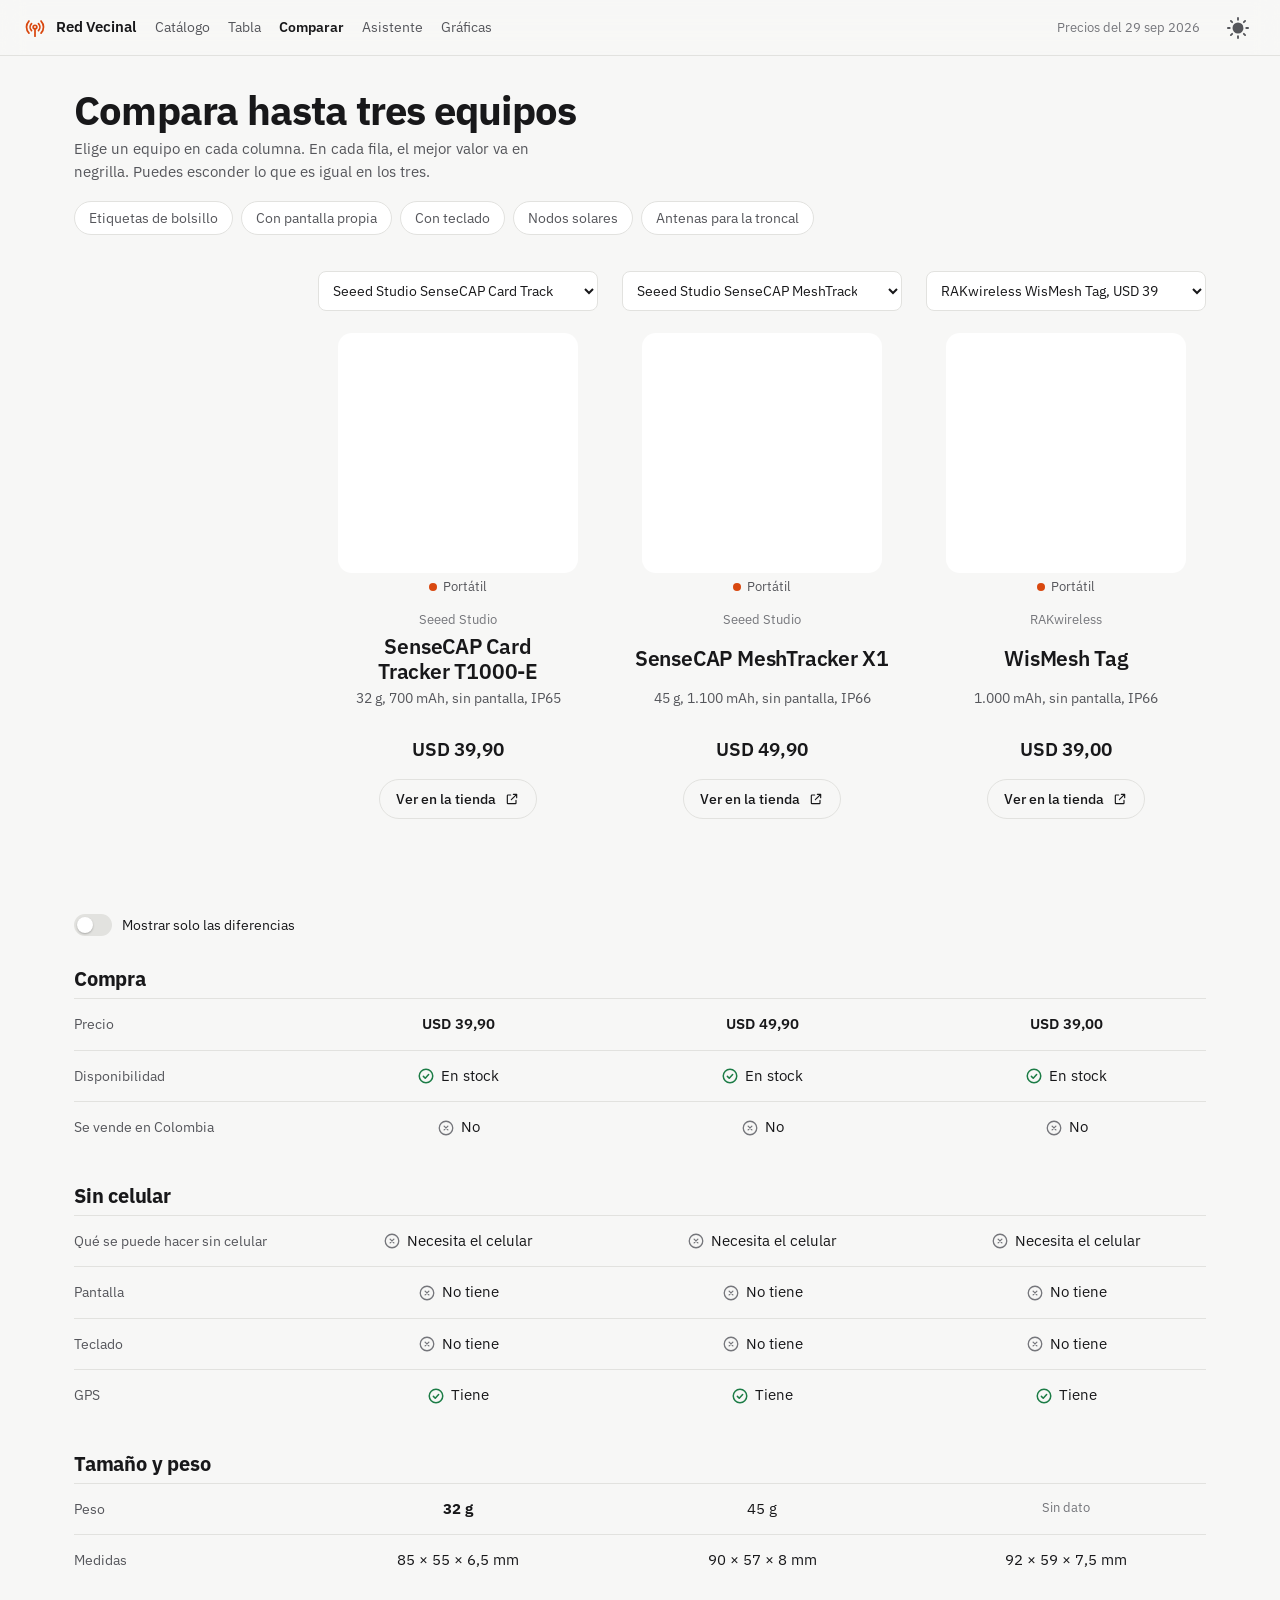
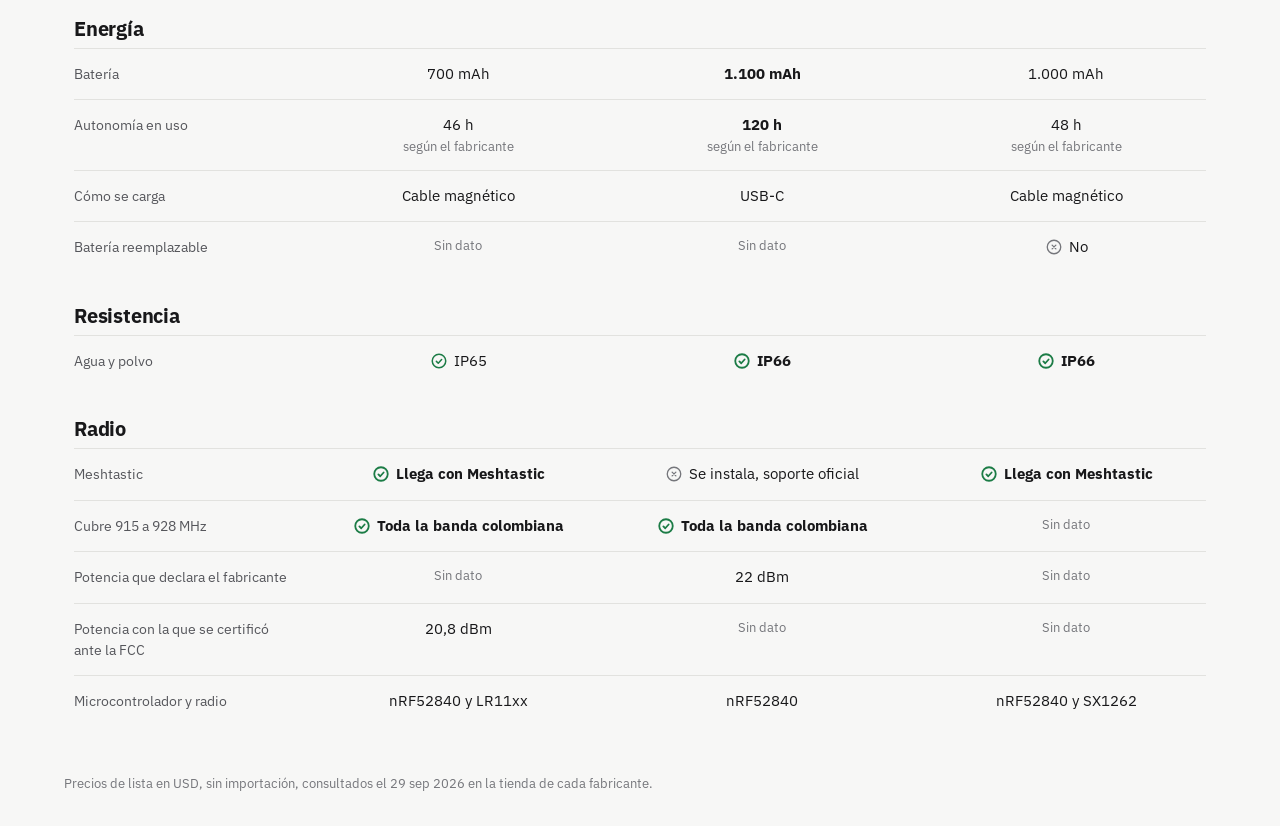
==== comparar.html @ 319a17aa "Rehacer el sitio en cinco páginas, con fotos propias y potencia FCC - Catálogo como página principal" ====
<!doctype html>
<html lang="es">
<head>
<meta charset="utf-8">
<meta name="viewport" content="width=device-width, initial-scale=1, viewport-fit=cover">
<meta name="color-scheme" content="light dark">
<title>Comparar equipos</title>
<script>try{var t=localStorage.getItem("rv-tema");if(t)document.documentElement.dataset.theme=t}catch(e){}</script>
<link rel="preconnect" href="https://fonts.googleapis.com">
<link rel="preconnect" href="https://fonts.gstatic.com" crossorigin>
<link rel="stylesheet" href="https://fonts.googleapis.com/css2?family=IBM+Plex+Sans:wght@400;500;600;700&display=swap">
<link rel="stylesheet" href="assets/comun.css">
<style>
  /* Tabla de comparación de producto (NN/g, Baymard): productos en columnas, atributos en filas
     agrupadas, encabezado fijo, interruptor de solo diferencias y el mejor valor de cada fila en negrilla. */
  main { max-width: 1180px; margin: 0 auto; padding: 32px 24px 0; }
  .intro { display: flex; flex-wrap: wrap; align-items: end; justify-content: space-between; gap: 16px 32px; }
  h1 { font-size: clamp(28px, 4vw, 40px); line-height: 1.1; letter-spacing: -0.02em; margin: 0 0 6px; text-wrap: balance; }
  .intro p { margin: 0; color: var(--ink-2); max-width: 56ch; }
  .atajos { display: flex; flex-wrap: wrap; gap: 8px; margin-top: 18px; }
  .atajos button { border: 1px solid var(--line); background: var(--surface); border-radius: 999px; padding: 6px 14px; font-size: 13.5px; cursor: pointer; color: var(--ink-2); }
  .atajos button:hover { border-color: var(--ink-3); color: var(--ink); }

  .rejilla { display: grid; grid-template-columns: 220px repeat(3, minmax(0, 1fr)); column-gap: 24px; }
  .cabeza { margin-top: 36px; align-items: start; }
  .cabeza .vacio { grid-column: 1; }
  .prod { display: flex; flex-direction: column; align-items: center; text-align: center; gap: 4px; min-width: 0; }
  .prod select { width: 100%; max-width: 280px; margin-bottom: 18px; }
  .prod .foto { width: 100%; max-width: 240px; aspect-ratio: 1; padding: 14px; }
  .prod .fab { font-size: 13px; color: var(--ink-3); margin-top: 10px; }
  .prod .modelo { font-size: 21px; font-weight: 600; letter-spacing: -0.01em; line-height: 1.2; text-wrap: balance; min-height: 2.4em; display: flex; align-items: center; }
  .prod .res { font-size: 13.5px; color: var(--ink-2); min-height: 2.6em; }
  .prod .precio-grande { font-size: 19px; margin: 8px 0 12px; }
  .prod .precio-grande .precio { font-weight: 600; }

  .fijo { position: sticky; top: calc(56px + env(safe-area-inset-top, 0px)); z-index: 20; background: var(--bg); border-bottom: 1px solid var(--line); margin: 0 -24px; padding: 10px 24px; transform: translateY(-8px); opacity: 0; pointer-events: none; transition: opacity .2s, transform .2s; }
  .fijo.visible { opacity: 1; transform: none; pointer-events: auto; }
  .fijo .rejilla { align-items: center; }
  .mini { display: flex; align-items: center; gap: 10px; min-width: 0; }
  .mini .foto { width: 46px; height: 46px; flex: none; padding: 3px; border-radius: 8px; }
  .mini b { display: block; font-size: 14px; white-space: nowrap; overflow: hidden; text-overflow: ellipsis; }
  .mini span { font-size: 13px; color: var(--ink-2); }

  .controles { display: flex; justify-content: space-between; align-items: center; gap: 16px; margin: 28px 0 8px; flex-wrap: wrap; }
  .controles .nota { font-size: 13px; color: var(--ink-3); }
  section.grupo { margin-top: 28px; }
  section.grupo h2 { font-size: 20px; letter-spacing: -0.01em; margin: 0 0 4px; }
  .fila { padding: 14px 0; border-top: 1px solid var(--line); align-items: start; }
  .fila .t { font-size: 14px; color: var(--ink-2); padding-top: 1px; }
  .fila .c { font-size: 15px; min-width: 0; text-align: center; display: flex; flex-direction: column; align-items: center; }
  .fila.igual { display: none; }
  .solo-dif .fila.igual { display: none; }
  body:not(.solo-dif) .fila.igual { display: grid; }
  .sin-grupo { display: none; }

  @media (max-width: 760px) {
    main { padding: 24px 16px 0; }
    .rejilla { grid-template-columns: repeat(2, minmax(0, 1fr)); column-gap: 16px; }
    .cabeza .vacio, .fijo .vacio { display: none; }
    .col3 { display: none !important; }
    .fila .t { grid-column: 1 / -1; text-align: center; margin-bottom: 6px; }
    .fijo { margin: 0 -16px; padding: 8px 16px; }
    .prod .modelo { font-size: 18px; }
  }
</style>
</head>
<body>
<header id="barra"></header>
<main>
  <div class="intro">
    <div>
      <h1>Compara hasta tres equipos</h1>
      <p>Elige un equipo en cada columna. En cada fila, el mejor valor va en negrilla. Puedes esconder lo que es igual en los tres.</p>
    </div>
  </div>
  <div class="atajos" id="atajos" aria-label="Comparaciones sugeridas"></div>

  <div class="rejilla cabeza" id="cabeza"><div class="vacio"></div></div>

  <div class="fijo" id="fijo" aria-hidden="true"><div class="rejilla" id="fijo-rejilla"><div class="vacio"></div></div></div>

  <div class="controles">
    <label class="interruptor"><input type="checkbox" role="switch" id="dif"> Mostrar solo las diferencias</label>
    <span class="nota" id="nota-movil"></span>
  </div>
  <div id="tabla"></div>
</main>
<p class="pie-proto" id="pie"></p>

<script src="assets/comun.js"></script>
<script>
(async function () {
  const { esc, usd, foto, filasPara, resumen, nombre, CAPAS, barra, cargar, leerSeleccion } = RV;
  let d;
  try { d = await cargar(); } catch (err) { document.getElementById("tabla").textContent = "No se pudieron cargar los datos: " + err.message; return; }
  barra("comparar.html", d.meta.fecha_datos);
  const eq = d.equipos;
  const porId = new Map(eq.map((e) => [e.id, e]));
  const buscar = (patron) => eq.find((e) => patron.test(e.fabricante + " " + e.modelo))?.id;

  const ATAJOS = [
    ["Etiquetas de bolsillo", [/T1000-E/, /MeshTracker X1/, /WisMesh Tag/]],
    ["Con pantalla propia", [/ThinkNode M1/, /T-Echo \(/, /MeshPocket/]],
    ["Con teclado", [/ThinkNode M9/, /Cardputer/, /T-Deck Plus/]],
    ["Nodos solares", [/Solar Node P1-Pro$/, /ThinkNode M6/, /Repeater Mini V2/]],
    ["Antenas para la troncal", [/AYA-9012/, /FG9026/, /Fiberglass/]],
  ].map(([t, ps]) => [t, ps.map(buscar).filter(Boolean)]);

  let sel = leerSeleccion().filter((id) => porId.has(id)).slice(0, 3);
  if (sel.length < 2) sel = ATAJOS[0][1].slice();
  while (sel.length < 3) sel.push(eq.find((e) => !sel.includes(e.id) && e.capa === porId.get(sel[0]).capa).id);

  document.getElementById("atajos").innerHTML = ATAJOS.map(([t], i) => `<button type="button" data-i="${i}">${t}</button>`).join("");
  document.getElementById("atajos").addEventListener("click", (ev) => {
    const b = ev.target.closest("button"); if (!b) return;
    sel = ATAJOS[+b.dataset.i][1].slice(0, 3); pintar();
  });

  const orden = Object.keys(CAPAS);
  const opciones = orden.map((c) => `<optgroup label="${CAPAS[c].plural}">` +
    eq.filter((e) => e.capa === c).sort((a, b) => (a.r.precio ?? 1e9) - (b.r.precio ?? 1e9))
      .map((e) => `<option value="${esc(e.id)}">${esc(e.fabricante)} ${esc(nombre(e))}${e.r.precio !== null ? ", " + usd(e.r.precio, 0) : ""}</option>`).join("") + `</optgroup>`).join("");

  function columna(e, i) {
    return `<div class="prod ${i === 2 ? "col3" : ""}">
      <label class="visually-hidden" for="s${i}">Equipo ${i + 1}</label>
      <select id="s${i}" data-i="${i}">${opciones}</select>
      <div class="foto marco-foto">${foto(e)}</div>
      <span class="etiqueta-capa" style="--c:${CAPAS[e.capa].color}"><i></i>${CAPAS[e.capa].nombre}</span>
      <span class="fab">${esc(e.fabricante)}</span>
      <span class="modelo">${esc(nombre(e))}</span>
      <span class="res">${esc(resumen(e))}</span>
      <span class="precio-grande">${e.r.precio !== null ? `<span class="precio">${usd(e.r.precio)}</span>` : `<span class="sin-dato">Sin dato</span>`}</span>
      ${e.url ? `<a class="btn btn-secundario" href="${esc(e.url)}" target="_blank" rel="noopener">Ver en la tienda ${RV.ICONOS.externo}</a>` : ""}
    </div>`;
  }

  function pintar() {
    const lista = sel.map((id) => porId.get(id));
    const cab = document.getElementById("cabeza");
    cab.innerHTML = `<div class="vacio"></div>` + lista.map(columna).join("");
    lista.forEach((e, i) => { const s = document.getElementById("s" + i); s.value = e.id; });
    document.getElementById("fijo-rejilla").innerHTML = `<div class="vacio"></div>` + lista.map((e, i) =>
      `<div class="mini ${i === 2 ? "col3" : ""}"><div class="foto marco-foto">${foto(e, "")}</div><div style="min-width:0"><b>${esc(nombre(e))}</b><span>${e.r.precio !== null ? usd(e.r.precio) : "Sin precio"}</span></div></div>`).join("");

    const grupos = filasPara(lista);
    const movil = matchMedia("(max-width: 760px)").matches;
    document.getElementById("tabla").innerHTML = grupos.map((g) => {
      const filas = g.filas.map((f) => {
        const comparables = movil ? f.celdas.slice(0, 2) : f.celdas;
        const igual = comparables.every((c) => c === comparables[0]);
        return `<div class="rejilla fila ${igual ? "igual" : ""}"><div class="t">${esc(f.t)}</div>${f.celdas.map((c, i) => `<div class="c ${i === 2 ? "col3" : ""} ${f.mejores.includes(i) ? "celda-mejor" : ""}">${c}</div>`).join("")}</div>`;
      });
      const todasIguales = g.filas.every((f, k) => filas[k].includes('fila igual'));
      return `<section class="grupo ${todasIguales ? "todo-igual" : ""}"><h2>${esc(g.titulo)}</h2>${filas.join("")}</section>`;
    }).join("");
    aplicarDif();
    document.getElementById("nota-movil").textContent = movil ? "En pantallas angostas se comparan los dos primeros." : "";
  }

  function aplicarDif() {
    const on = document.getElementById("dif").checked;
    document.body.classList.toggle("solo-dif", on);
    document.querySelectorAll("section.grupo").forEach((s) => { s.hidden = on && s.classList.contains("todo-igual"); });
  }

  document.getElementById("cabeza").addEventListener("change", (ev) => {
    const s = ev.target.closest("select"); if (!s) return;
    sel[+s.dataset.i] = s.value; pintar();
  });
  document.getElementById("dif").addEventListener("change", aplicarDif);
  matchMedia("(max-width: 760px)").addEventListener("change", pintar);

  // Encabezado fijo compacto cuando la cabecera grande sale de la vista (Baymard: persistir encabezados).
  const fijo = document.getElementById("fijo");
  new IntersectionObserver(([en]) => { const v = !en.isIntersecting && en.boundingClientRect.top < 0; fijo.classList.toggle("visible", v); fijo.setAttribute("aria-hidden", String(!v)); }, { threshold: 0 })
    .observe(document.getElementById("cabeza"));

  document.getElementById("pie").textContent = `Precios de lista en USD, sin importación, consultados el ${RV.fecha(d.meta.fecha_datos)} en la tienda de cada fabricante.`;
  pintar();
})();
</script>
</body>
</html>
---- assets/comun.css ----
/* Base común de los cinco prototipos.
   Neutros puros (sin crema), un solo acento naranja de señalización,
   IBM Plex Sans: tipografía de ingeniería, abierta, con cifras tabulares. */

:root {
  color-scheme: light dark;
  --bg: #f7f7f6;
  --surface: #ffffff;
  --surface-2: #efefed;
  --line: #e2e2df;
  --ink: #18181a;
  --ink-2: #55565b;
  --ink-3: #75767b;
  --accent: #d9480f;         /* naranja de señalización, no terracota */
  --accent-ink: #b33a0b;
  --accent-soft: #fdeee6;
  --ok: #1c7c46;
  --no: #b42318;
  --screen: #cfd8d3;          /* pantalla e-paper de las siluetas */
  --screen-lit: #9fc3ff;
  --fija: #2563a8;
  --portatil: #d9480f;
  --modulo: #1c7c46;
  --antena: #6d4bb0;
  --accesorio: #8a6a24;
  --radius: 10px;
  --f: "IBM Plex Sans", system-ui, sans-serif;
}
@media (prefers-color-scheme: dark) {
  :root:not([data-theme="light"]) {
    --bg: #111113; --surface: #19191c; --surface-2: #232327; --line: #2e2e33;
    --ink: #f2f2f0; --ink-2: #b6b7bb; --ink-3: #8e8f94;
    --accent: #ff7a3d; --accent-ink: #ff9a66; --accent-soft: #3a2014;
    --ok: #4ec07e; --no: #ff7b6e; --screen: #4a5650; --screen-lit: #4f7dc9;
    --fija: #5b95dd; --portatil: #ff7a3d; --modulo: #4ec07e; --antena: #a58ae6; --accesorio: #c9a35a;
  }
}
:root[data-theme="dark"] {
  --bg: #111113; --surface: #19191c; --surface-2: #232327; --line: #2e2e33;
  --ink: #f2f2f0; --ink-2: #b6b7bb; --ink-3: #8e8f94;
  --accent: #ff7a3d; --accent-ink: #ff9a66; --accent-soft: #3a2014;
  --ok: #4ec07e; --no: #ff7b6e; --screen: #4a5650; --screen-lit: #4f7dc9;
  --fija: #5b95dd; --portatil: #ff7a3d; --modulo: #4ec07e; --antena: #a58ae6; --accesorio: #c9a35a;
}

* { box-sizing: border-box; }
html { -webkit-text-size-adjust: 100%; }
body { margin: 0; background: var(--bg); color: var(--ink); font: 15px/1.5 var(--f); font-feature-settings: "tnum" 0; }
a { color: inherit; }
button { font: inherit; color: inherit; }
:focus-visible { outline: 2px solid var(--accent); outline-offset: 2px; border-radius: 4px; }
.num { font-variant-numeric: tabular-nums; }
.visually-hidden { position: absolute !important; width: 1px; height: 1px; overflow: hidden; clip: rect(0 0 0 0); white-space: nowrap; }
@media (prefers-reduced-motion: reduce) { * { transition: none !important; animation: none !important; scroll-behavior: auto !important; } }

/* ---------- Barra superior común ---------- */
.barra {
  position: sticky; top: env(safe-area-inset-top, 0px); z-index: 30;
  display: flex; align-items: center; gap: 20px;
  height: 56px; padding: 0 24px;
  background: color-mix(in srgb, var(--bg) 88%, transparent);
  backdrop-filter: saturate(180%) blur(12px);
  border-bottom: 1px solid var(--line);
}
.marca { display: flex; align-items: center; gap: 10px; text-decoration: none; font-weight: 600; letter-spacing: -0.01em; white-space: nowrap; }
.marca svg { width: 22px; height: 22px; color: var(--accent); }
.barra nav { display: flex; gap: 18px; font-size: 14px; color: var(--ink-2); overflow-x: auto; }
.barra nav a { text-decoration: none; white-space: nowrap; padding: 6px 0; }
.barra nav a[aria-current="page"] { color: var(--ink); font-weight: 600; }
.barra .espacio { flex: 1; }
.barra .fecha { font-size: 13px; color: var(--ink-3); white-space: nowrap; }

/* Conmutador de tema: sol y luna (patrón web.dev «Building a theme switch component»). */
.tema { --size: 36px; inline-size: var(--size); block-size: var(--size); border: 0; background: none; padding: 7px; border-radius: 50%; cursor: pointer; color: var(--ink-2); touch-action: manipulation; -webkit-tap-highlight-color: transparent; }
.tema:hover { color: var(--ink); background: var(--surface-2); }
.tema svg { inline-size: 100%; block-size: 100%; stroke-linecap: round; }
.tema .sol, .tema .luna circle, .tema .rayos { transform-origin: center; transition: transform .45s cubic-bezier(.5,1.25,.75,1.25), opacity .3s; }
.tema .sol { fill: currentColor; }
.tema .rayos { stroke: currentColor; stroke-width: 2; }
[data-theme="dark"] .tema .sol { transform: scale(1.75); }
[data-theme="dark"] .tema .rayos { opacity: 0; transform: rotate(-25deg); }
[data-theme="dark"] .tema .luna circle { transform: translateX(-7px); }
@media (hover: none) { .tema { --size: 44px; } }

/* ---------- Piezas comunes ---------- */
.silueta { display: block; width: 100%; height: auto; color: var(--ink-2); }
.silueta .cuerpo { fill: var(--surface-2); stroke: currentColor; stroke-width: 1.6; stroke-linejoin: round; }
.silueta .trazo { fill: none; stroke: currentColor; stroke-width: 1.6; stroke-linecap: round; stroke-linejoin: round; }
.silueta .pantalla { fill: var(--screen); stroke: currentColor; stroke-width: 1.2; }
.silueta .brillo { fill: var(--screen-lit); stroke: currentColor; stroke-width: 1.2; }
.silueta .acento { fill: var(--acento, var(--accent)); stroke: none; }
.silueta .tecla { fill: var(--surface); stroke: currentColor; stroke-width: .8; }

.si, .no { display: inline-flex; align-items: center; gap: 6px; }
.si svg, .no svg { width: 18px; height: 18px; flex: none; }
.si svg { color: var(--ok); }
.no svg { color: var(--ink-3); }
.sin-dato { color: var(--ink-3); font-size: 13px; }

.btn { display: inline-flex; align-items: center; justify-content: center; gap: 8px; min-height: 40px; padding: 0 16px; border-radius: 999px; border: 1px solid transparent; font-size: 14px; font-weight: 500; text-decoration: none; cursor: pointer; white-space: nowrap; }
.btn-primario { background: var(--ink); color: var(--bg); }
.btn-primario:hover { background: color-mix(in srgb, var(--ink) 86%, var(--accent)); }
.btn-secundario { background: transparent; border-color: var(--line); color: var(--ink); }
.btn-secundario:hover { border-color: var(--ink-3); }
.btn svg { width: 16px; height: 16px; }

.etiqueta-capa { display: inline-flex; align-items: center; gap: 6px; font-size: 12.5px; color: var(--ink-2); }
.etiqueta-capa i { width: 8px; height: 8px; border-radius: 50%; background: var(--c); display: inline-block; }

select, input[type="search"], input[type="number"] {
  font: inherit; font-size: 14px; color: var(--ink); background: var(--surface);
  border: 1px solid var(--line); border-radius: 8px; padding: 8px 10px; min-height: 40px;
}
select { padding-right: 28px; }

.pie-proto { max-width: 1200px; margin: 48px auto 32px; padding: 0 24px; font-size: 13px; color: var(--ink-3); }

.precio { text-decoration: none; font-weight: 600; font-variant-numeric: tabular-nums; }
.precio:hover { text-decoration: underline; text-underline-offset: 3px; }
.sub { display: block; font-size: 12.5px; color: var(--ink-3); font-weight: 400; }
.interruptor { display: inline-flex; align-items: center; gap: 10px; cursor: pointer; font-size: 14px; user-select: none; }
.interruptor input { appearance: none; width: 38px; height: 22px; border-radius: 999px; background: var(--line); position: relative; cursor: pointer; margin: 0; transition: background .2s; flex: none; }
.interruptor input::after { content: ""; position: absolute; top: 3px; left: 3px; width: 16px; height: 16px; border-radius: 50%; background: var(--surface); box-shadow: 0 1px 2px rgb(0 0 0 / .25); transition: transform .2s; }
.interruptor input:checked { background: var(--ink); }
.interruptor input:checked::after { transform: translateX(16px); }
.segmentado { display: inline-flex; padding: 3px; gap: 2px; background: var(--surface-2); border-radius: 999px; overflow-x: auto; max-width: 100%; }
.segmentado button { border: 0; background: none; padding: 6px 14px; border-radius: 999px; font-size: 14px; color: var(--ink-2); cursor: pointer; white-space: nowrap; }
.segmentado button[aria-pressed="true"], .segmentado button[aria-selected="true"] { background: var(--surface); color: var(--ink); font-weight: 600; box-shadow: 0 1px 2px rgb(0 0 0 / .08); }
.segmentado .cuenta { color: var(--ink-3); font-weight: 400; margin-left: 4px; }

/* Fotos de producto: siempre sobre blanco, también en tema oscuro, como en una tienda. */
.foto-img { display: block; width: 100%; height: 100%; object-fit: contain; }
.marco-foto { background: #ffffff; border-radius: 14px; display: grid; place-items: center; overflow: hidden; }
.marco-foto .silueta { color: #55565b; }
.marco-foto .silueta .cuerpo { fill: #efefed; }
.celda-mejor { font-weight: 700; color: var(--ink); }
.celda-mejor .si svg, .celda-mejor .no svg { stroke-width: 2.4; }
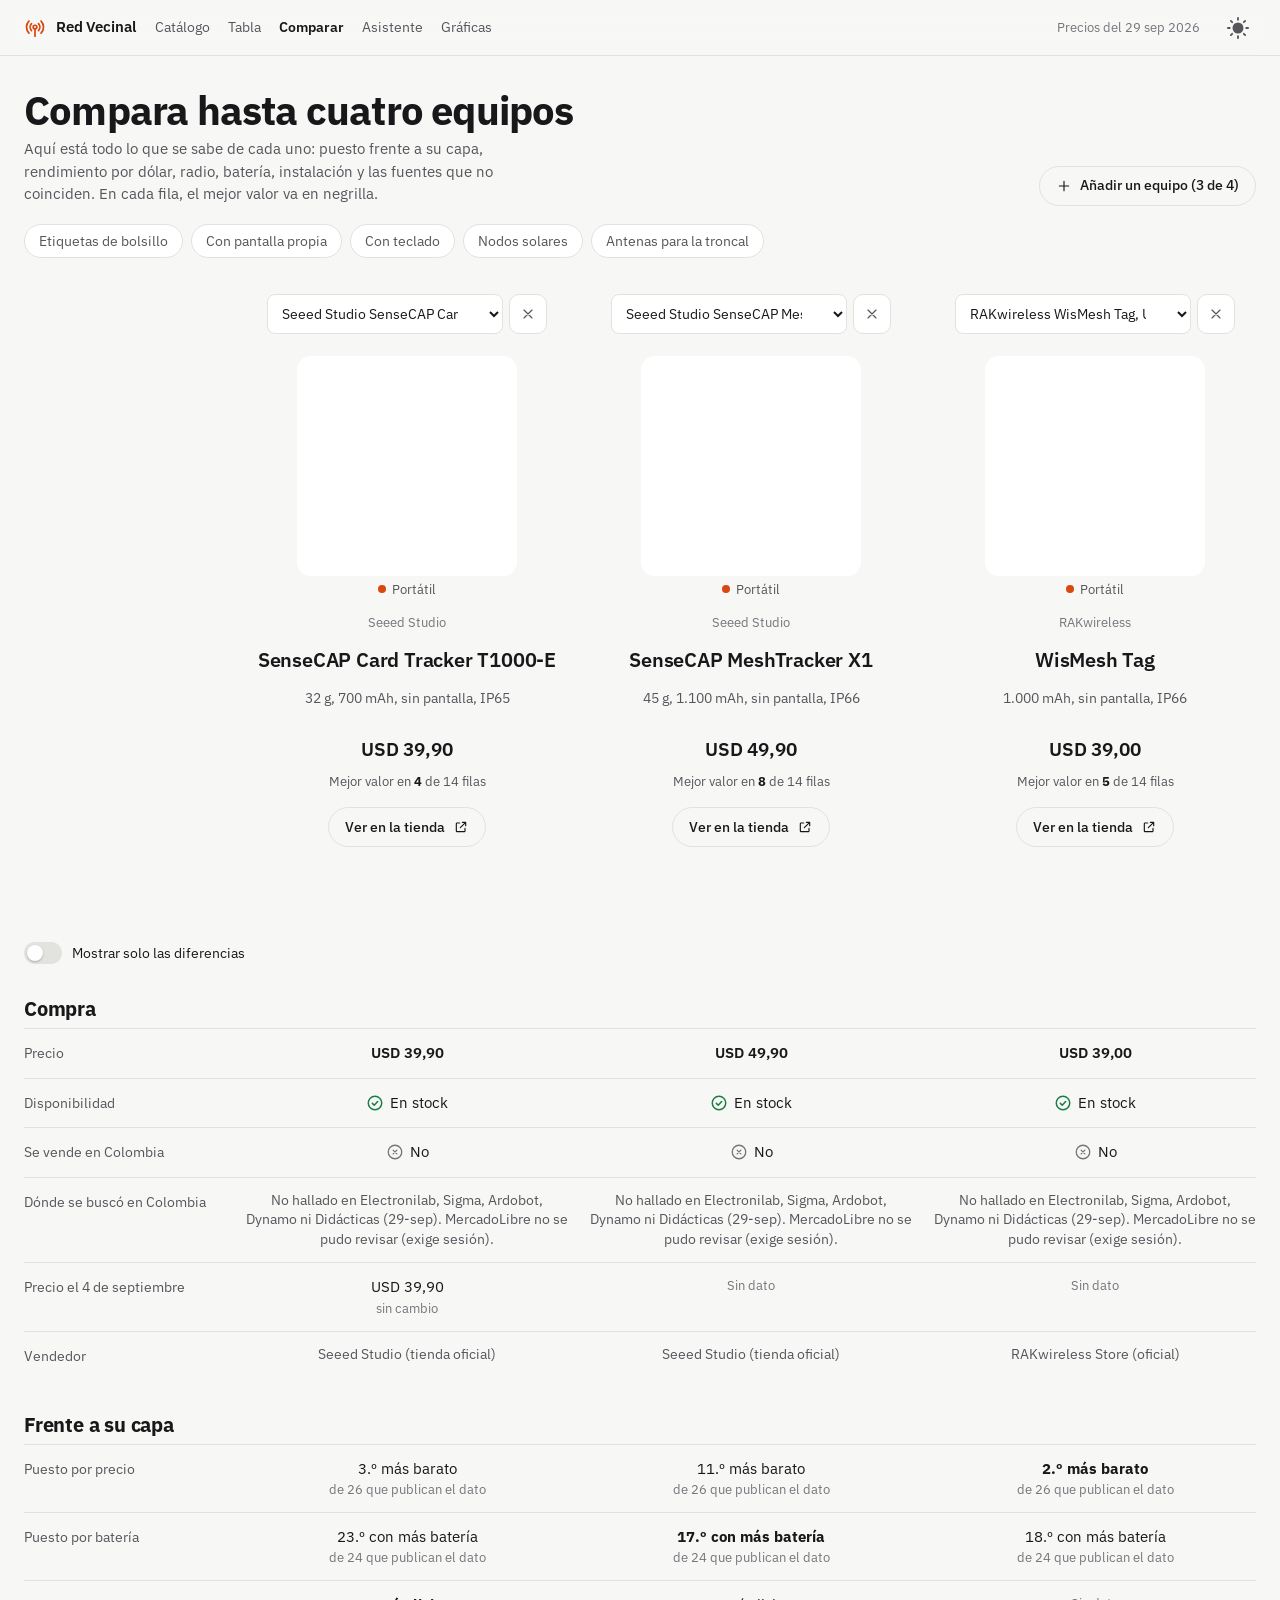
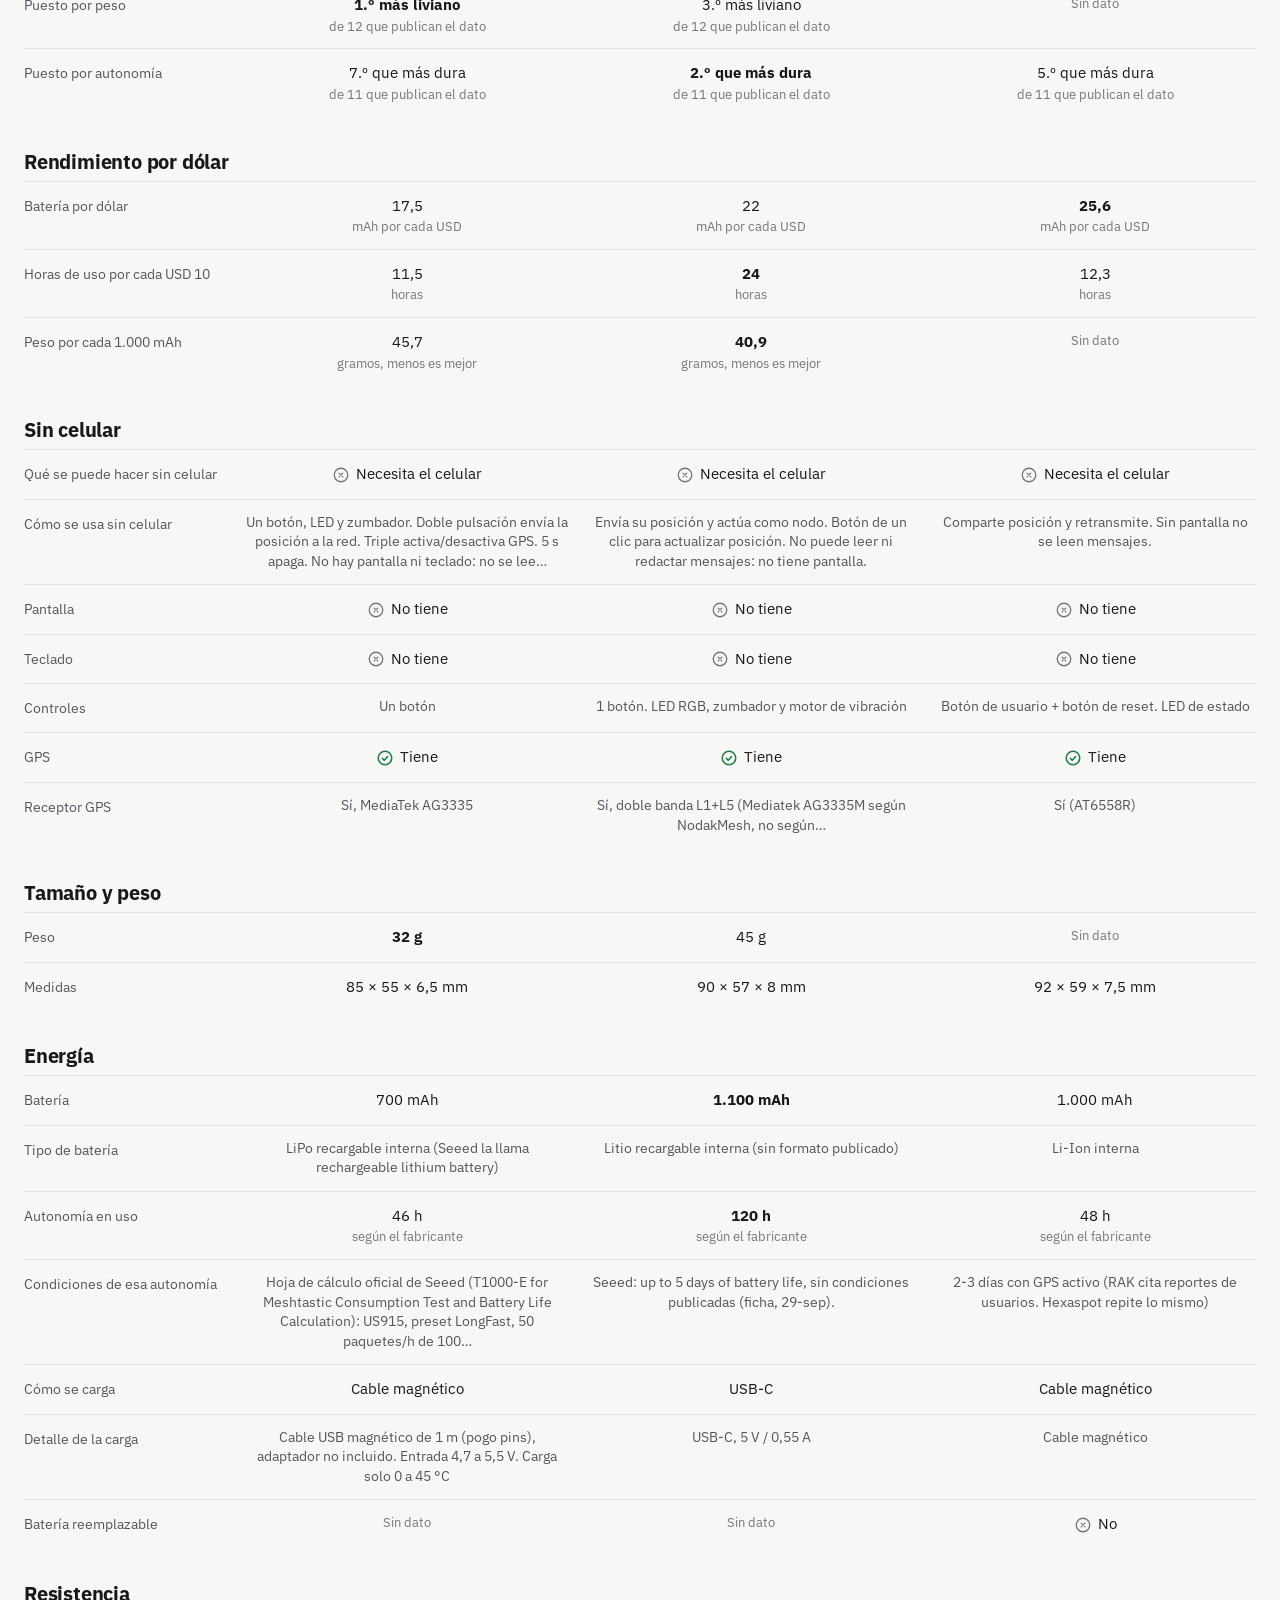
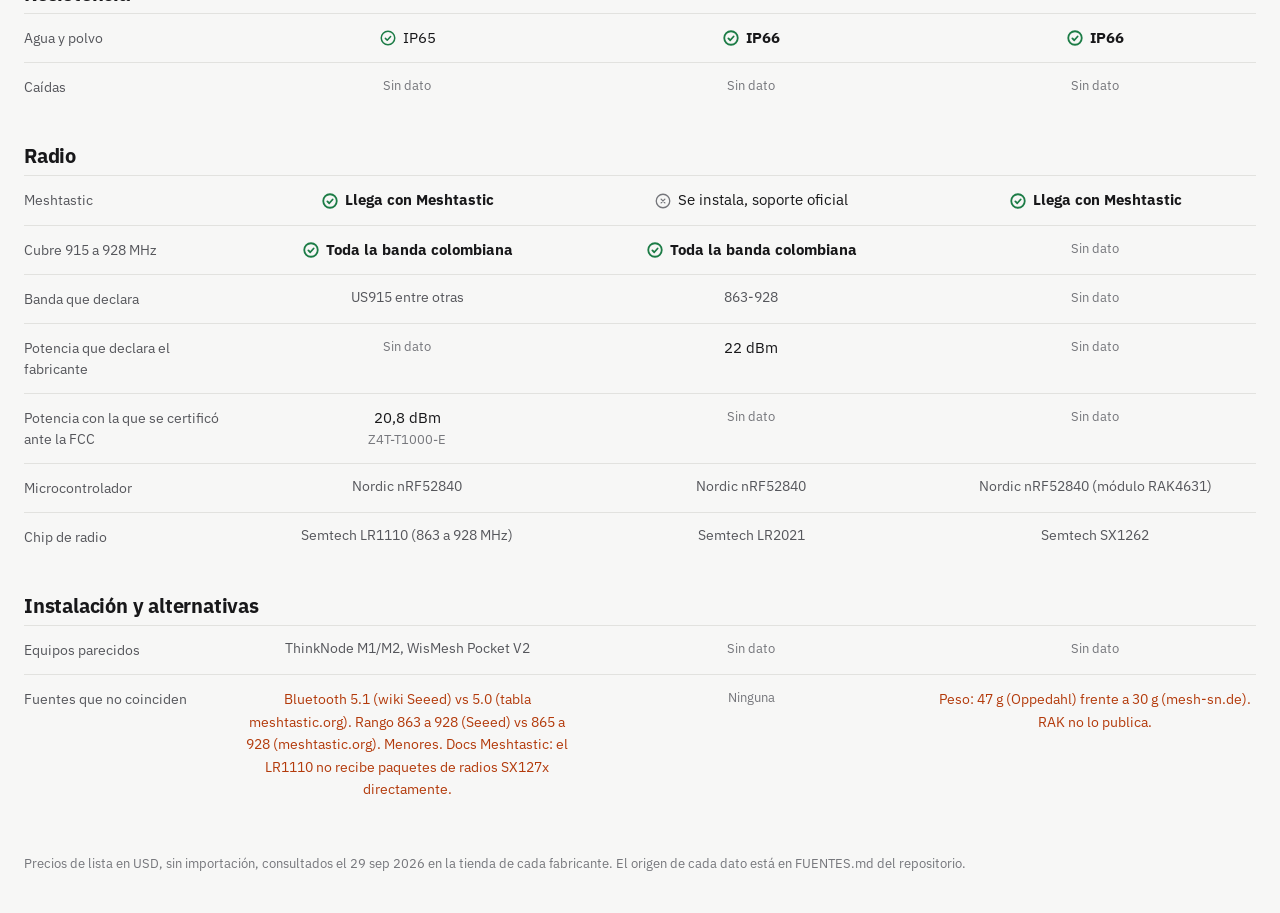
==== commit 2aa817ed: "Comparar hasta cuatro, filtros avanzados y ficha completa en gráficas - Catálogo: hasta cuatro equip" ====
--- a/comparar.html
+++ b/comparar.html
@@ -12,26 +12,33 @@
 <link rel="stylesheet" href="assets/comun.css">
 <style>
   /* Tabla de comparación de producto (NN/g, Baymard): productos en columnas, atributos en filas
-     agrupadas, encabezado fijo, interruptor de solo diferencias y el mejor valor de cada fila en negrilla. */
-  main { max-width: 1180px; margin: 0 auto; padding: 32px 24px 0; }
+     agrupadas, encabezado fijo, interruptor de solo diferencias y el mejor valor de cada fila en negrilla.
+     Aquí van todas las filas; la ventana del catálogo solo muestra las esenciales. */
+  main { max-width: 1300px; margin: 0 auto; padding: 32px 24px 0; }
   .intro { display: flex; flex-wrap: wrap; align-items: end; justify-content: space-between; gap: 16px 32px; }
   h1 { font-size: clamp(28px, 4vw, 40px); line-height: 1.1; letter-spacing: -0.02em; margin: 0 0 6px; text-wrap: balance; }
-  .intro p { margin: 0; color: var(--ink-2); max-width: 56ch; }
+  .intro p { margin: 0; color: var(--ink-2); max-width: 60ch; }
+  .intro .btn svg { width: 16px; height: 16px; }
   .atajos { display: flex; flex-wrap: wrap; gap: 8px; margin-top: 18px; }
   .atajos button { border: 1px solid var(--line); background: var(--surface); border-radius: 999px; padding: 6px 14px; font-size: 13.5px; cursor: pointer; color: var(--ink-2); }
   .atajos button:hover { border-color: var(--ink-3); color: var(--ink); }
 
-  .rejilla { display: grid; grid-template-columns: 220px repeat(3, minmax(0, 1fr)); column-gap: 24px; }
+  .rejilla { display: grid; grid-template-columns: 200px repeat(var(--k, 3), minmax(0, 1fr)); column-gap: 22px; }
   .cabeza { margin-top: 36px; align-items: start; }
-  .cabeza .vacio { grid-column: 1; }
-  .prod { display: flex; flex-direction: column; align-items: center; text-align: center; gap: 4px; min-width: 0; }
-  .prod select { width: 100%; max-width: 280px; margin-bottom: 18px; }
-  .prod .foto { width: 100%; max-width: 240px; aspect-ratio: 1; padding: 14px; }
+  .prod { display: flex; flex-direction: column; align-items: center; text-align: center; gap: 4px; min-width: 0; position: relative; }
+  .prod .elegir { display: flex; gap: 6px; width: 100%; max-width: 280px; margin-bottom: 18px; }
+  .prod select { flex: 1 1 auto; min-width: 0; }
+  .quitar { flex: none; width: 38px; border: 1px solid var(--line); background: var(--surface); border-radius: 10px; cursor: pointer; display: grid; place-items: center; color: var(--ink-2); }
+  .quitar:hover { color: var(--ink); border-color: var(--ink-3); }
+  .quitar svg { width: 16px; height: 16px; }
+  .prod .foto { width: 100%; max-width: 220px; aspect-ratio: 1; padding: 14px; }
   .prod .fab { font-size: 13px; color: var(--ink-3); margin-top: 10px; }
-  .prod .modelo { font-size: 21px; font-weight: 600; letter-spacing: -0.01em; line-height: 1.2; text-wrap: balance; min-height: 2.4em; display: flex; align-items: center; }
+  .prod .modelo { font-size: 20px; font-weight: 600; letter-spacing: -0.01em; line-height: 1.2; text-wrap: balance; min-height: 2.4em; display: flex; align-items: center; }
   .prod .res { font-size: 13.5px; color: var(--ink-2); min-height: 2.6em; }
-  .prod .precio-grande { font-size: 19px; margin: 8px 0 12px; }
+  .prod .precio-grande { font-size: 19px; margin: 8px 0 4px; }
   .prod .precio-grande .precio { font-weight: 600; }
+  .prod .gana { font-size: 13px; color: var(--ink-2); margin-bottom: 12px; }
+  .prod .gana b { color: var(--ink); }
 
   .fijo { position: sticky; top: calc(56px + env(safe-area-inset-top, 0px)); z-index: 20; background: var(--bg); border-bottom: 1px solid var(--line); margin: 0 -24px; padding: 10px 24px; transform: translateY(-8px); opacity: 0; pointer-events: none; transition: opacity .2s, transform .2s; }
   .fijo.visible { opacity: 1; transform: none; pointer-events: auto; }
@@ -43,21 +50,20 @@
 
   .controles { display: flex; justify-content: space-between; align-items: center; gap: 16px; margin: 28px 0 8px; flex-wrap: wrap; }
   .controles .nota { font-size: 13px; color: var(--ink-3); }
-  section.grupo { margin-top: 28px; }
+  section.grupo { margin-top: 30px; }
   section.grupo h2 { font-size: 20px; letter-spacing: -0.01em; margin: 0 0 4px; }
-  .fila { padding: 14px 0; border-top: 1px solid var(--line); align-items: start; }
+  .fila { padding: 13px 0; border-top: 1px solid var(--line); align-items: start; }
   .fila .t { font-size: 14px; color: var(--ink-2); padding-top: 1px; }
   .fila .c { font-size: 15px; min-width: 0; text-align: center; display: flex; flex-direction: column; align-items: center; }
-  .fila.igual { display: none; }
+  .fila .c .texto-dato { text-align: center; }
   .solo-dif .fila.igual { display: none; }
-  body:not(.solo-dif) .fila.igual { display: grid; }
-  .sin-grupo { display: none; }
+  .pie-proto { max-width: 1300px; margin: 40px auto 0; padding: 0 24px 40px; font-size: 13px; color: var(--ink-3); }
 
   @media (max-width: 760px) {
     main { padding: 24px 16px 0; }
     .rejilla { grid-template-columns: repeat(2, minmax(0, 1fr)); column-gap: 16px; }
     .cabeza .vacio, .fijo .vacio { display: none; }
-    .col3 { display: none !important; }
+    .extra { display: none !important; }
     .fila .t { grid-column: 1 / -1; text-align: center; margin-bottom: 6px; }
     .fijo { margin: 0 -16px; padding: 8px 16px; }
     .prod .modelo { font-size: 18px; }
@@ -69,15 +75,16 @@
 <main>
   <div class="intro">
     <div>
-      <h1>Compara hasta tres equipos</h1>
-      <p>Elige un equipo en cada columna. En cada fila, el mejor valor va en negrilla. Puedes esconder lo que es igual en los tres.</p>
+      <h1>Compara hasta cuatro equipos</h1>
+      <p>Aquí está todo lo que se sabe de cada uno: puesto frente a su capa, rendimiento por dólar, radio, batería, instalación y las fuentes que no coinciden. En cada fila, el mejor valor va en negrilla.</p>
     </div>
+    <button class="btn btn-secundario" type="button" id="anadir"></button>
   </div>
   <div class="atajos" id="atajos" aria-label="Comparaciones sugeridas"></div>
 
-  <div class="rejilla cabeza" id="cabeza"><div class="vacio"></div></div>
-
-  <div class="fijo" id="fijo" aria-hidden="true"><div class="rejilla" id="fijo-rejilla"><div class="vacio"></div></div></div>
+  <div class="rejilla cabeza" id="cabeza"></div>
+
+  <div class="fijo" id="fijo" aria-hidden="true"><div class="rejilla" id="fijo-rejilla"></div></div>
 
   <div class="controles">
     <label class="interruptor"><input type="checkbox" role="switch" id="dif"> Mostrar solo las diferencias</label>
@@ -90,72 +97,86 @@
 <script src="assets/comun.js"></script>
 <script>
 (async function () {
-  const { esc, usd, foto, filasPara, resumen, nombre, CAPAS, barra, cargar, leerSeleccion } = RV;
+  const { esc, usd, foto, filasPara, resumen, nombre, CAPAS, ICONOS, barra, cargar, leerSeleccion, guardarSeleccion } = RV;
   let d;
   try { d = await cargar(); } catch (err) { document.getElementById("tabla").textContent = "No se pudieron cargar los datos: " + err.message; return; }
   barra("comparar.html", d.meta.fecha_datos);
+  const MAX = 4, MIN = 2;
   const eq = d.equipos;
   const porId = new Map(eq.map((e) => [e.id, e]));
   const buscar = (patron) => eq.find((e) => patron.test(e.fabricante + " " + e.modelo))?.id;
 
   const ATAJOS = [
-    ["Etiquetas de bolsillo", [/T1000-E/, /MeshTracker X1/, /WisMesh Tag/]],
-    ["Con pantalla propia", [/ThinkNode M1/, /T-Echo \(/, /MeshPocket/]],
-    ["Con teclado", [/ThinkNode M9/, /Cardputer/, /T-Deck Plus/]],
-    ["Nodos solares", [/Solar Node P1-Pro$/, /ThinkNode M6/, /Repeater Mini V2/]],
+    ["Etiquetas de bolsillo", [/T1000-E/, /MeshTracker X1/, /WisMesh Tag/, /ThinkNode M3/]],
+    ["Con pantalla propia", [/ThinkNode M1/, /T-Echo \(/, /MeshPocket/, /Wio Tracker L1 Pro/]],
+    ["Con teclado", [/ThinkNode M9/, /Cardputer/, /T-Deck Plus/, /T-Lora Pager|T-LoRa Pager/i]],
+    ["Nodos solares", [/Solar Node P1-Pro$/, /ThinkNode M6/, /Repeater Mini V2/, /MeshTower/]],
     ["Antenas para la troncal", [/AYA-9012/, /FG9026/, /Fiberglass/]],
   ].map(([t, ps]) => [t, ps.map(buscar).filter(Boolean)]);
 
-  let sel = leerSeleccion().filter((id) => porId.has(id)).slice(0, 3);
-  if (sel.length < 2) sel = ATAJOS[0][1].slice();
-  while (sel.length < 3) sel.push(eq.find((e) => !sel.includes(e.id) && e.capa === porId.get(sel[0]).capa).id);
+  let sel = leerSeleccion().filter((id) => porId.has(id)).slice(0, MAX);
+  if (sel.length < MIN) sel = ATAJOS[0][1].slice(0, 3);
+  while (sel.length < MIN) sel.push(eq.find((e) => !sel.includes(e.id) && e.capa === porId.get(sel[0]).capa).id);
 
   document.getElementById("atajos").innerHTML = ATAJOS.map(([t], i) => `<button type="button" data-i="${i}">${t}</button>`).join("");
   document.getElementById("atajos").addEventListener("click", (ev) => {
     const b = ev.target.closest("button"); if (!b) return;
-    sel = ATAJOS[+b.dataset.i][1].slice(0, 3); pintar();
-  });
-
-  const orden = Object.keys(CAPAS);
-  const opciones = orden.map((c) => `<optgroup label="${CAPAS[c].plural}">` +
+    sel = ATAJOS[+b.dataset.i][1].slice(0, MAX); pintar();
+  });
+
+  const opciones = Object.keys(CAPAS).map((c) => `<optgroup label="${CAPAS[c].plural}">` +
     eq.filter((e) => e.capa === c).sort((a, b) => (a.r.precio ?? 1e9) - (b.r.precio ?? 1e9))
       .map((e) => `<option value="${esc(e.id)}">${esc(e.fabricante)} ${esc(nombre(e))}${e.r.precio !== null ? ", " + usd(e.r.precio, 0) : ""}</option>`).join("") + `</optgroup>`).join("");
 
-  function columna(e, i) {
-    return `<div class="prod ${i === 2 ? "col3" : ""}">
-      <label class="visually-hidden" for="s${i}">Equipo ${i + 1}</label>
-      <select id="s${i}" data-i="${i}">${opciones}</select>
+  function columna(e, i, k, gana, filas) {
+    return `<div class="prod ${i >= 2 ? "extra" : ""}">
+      <div class="elegir">
+        <label class="visually-hidden" for="s${i}">Equipo ${i + 1}</label>
+        <select id="s${i}" data-i="${i}">${opciones}</select>
+        ${k > MIN ? `<button class="quitar" type="button" data-quitar="${i}" aria-label="Quitar ${esc(nombre(e))} de la comparación">${ICONOS.cerrar}</button>` : ""}
+      </div>
       <div class="foto marco-foto">${foto(e)}</div>
       <span class="etiqueta-capa" style="--c:${CAPAS[e.capa].color}"><i></i>${CAPAS[e.capa].nombre}</span>
       <span class="fab">${esc(e.fabricante)}</span>
       <span class="modelo">${esc(nombre(e))}</span>
       <span class="res">${esc(resumen(e))}</span>
       <span class="precio-grande">${e.r.precio !== null ? `<span class="precio">${usd(e.r.precio)}</span>` : `<span class="sin-dato">Sin dato</span>`}</span>
-      ${e.url ? `<a class="btn btn-secundario" href="${esc(e.url)}" target="_blank" rel="noopener">Ver en la tienda ${RV.ICONOS.externo}</a>` : ""}
+      <span class="gana">Mejor valor en <b>${gana}</b> de ${filas} filas</span>
+      ${e.url ? `<a class="btn btn-secundario" href="${esc(e.url)}" target="_blank" rel="noopener">Ver en la tienda ${ICONOS.externo}</a>` : ""}
     </div>`;
   }
 
   function pintar() {
+    guardarSeleccion(sel);
     const lista = sel.map((id) => porId.get(id));
-    const cab = document.getElementById("cabeza");
-    cab.innerHTML = `<div class="vacio"></div>` + lista.map(columna).join("");
-    lista.forEach((e, i) => { const s = document.getElementById("s" + i); s.value = e.id; });
+    const k = lista.length;
+    document.querySelector("main").style.setProperty("--k", k);
+    const anadir = document.getElementById("anadir");
+    anadir.hidden = k >= MAX;
+    anadir.innerHTML = `${ICONOS.mas} Añadir un equipo (${k} de ${MAX})`;
+
+    const grupos = filasPara(lista, { completo: true });
+    const conMejor = grupos.flatMap((g) => g.filas).filter((f) => f.mejores.length);
+    const gana = lista.map((_, i) => conMejor.filter((f) => f.mejores.includes(i)).length);
+
+    document.getElementById("cabeza").innerHTML = `<div class="vacio"></div>` + lista.map((e, i) => columna(e, i, k, gana[i], conMejor.length)).join("");
+    lista.forEach((e, i) => { document.getElementById("s" + i).value = e.id; });
     document.getElementById("fijo-rejilla").innerHTML = `<div class="vacio"></div>` + lista.map((e, i) =>
-      `<div class="mini ${i === 2 ? "col3" : ""}"><div class="foto marco-foto">${foto(e, "")}</div><div style="min-width:0"><b>${esc(nombre(e))}</b><span>${e.r.precio !== null ? usd(e.r.precio) : "Sin precio"}</span></div></div>`).join("");
-
-    const grupos = filasPara(lista);
+      `<div class="mini ${i >= 2 ? "extra" : ""}"><div class="foto marco-foto">${foto(e, "")}</div><div style="min-width:0"><b>${esc(nombre(e))}</b><span>${e.r.precio !== null ? usd(e.r.precio) : "Sin precio"}</span></div></div>`).join("");
+
     const movil = matchMedia("(max-width: 760px)").matches;
     document.getElementById("tabla").innerHTML = grupos.map((g) => {
+      let iguales = 0;
       const filas = g.filas.map((f) => {
         const comparables = movil ? f.celdas.slice(0, 2) : f.celdas;
         const igual = comparables.every((c) => c === comparables[0]);
-        return `<div class="rejilla fila ${igual ? "igual" : ""}"><div class="t">${esc(f.t)}</div>${f.celdas.map((c, i) => `<div class="c ${i === 2 ? "col3" : ""} ${f.mejores.includes(i) ? "celda-mejor" : ""}">${c}</div>`).join("")}</div>`;
+        if (igual) iguales++;
+        return `<div class="rejilla fila ${igual ? "igual" : ""}"><div class="t">${esc(f.t)}</div>${f.celdas.map((c, i) => `<div class="c ${i >= 2 ? "extra" : ""} ${f.mejores.includes(i) ? "celda-mejor" : ""}">${c}</div>`).join("")}</div>`;
       });
-      const todasIguales = g.filas.every((f, k) => filas[k].includes('fila igual'));
-      return `<section class="grupo ${todasIguales ? "todo-igual" : ""}"><h2>${esc(g.titulo)}</h2>${filas.join("")}</section>`;
+      return `<section class="grupo ${iguales === g.filas.length ? "todo-igual" : ""}"><h2>${esc(g.titulo)}</h2>${filas.join("")}</section>`;
     }).join("");
     aplicarDif();
-    document.getElementById("nota-movil").textContent = movil ? "En pantallas angostas se comparan los dos primeros." : "";
+    document.getElementById("nota-movil").textContent = movil && k > 2 ? "En pantallas angostas se comparan los dos primeros." : "";
   }
 
   function aplicarDif() {
@@ -166,7 +187,21 @@
 
   document.getElementById("cabeza").addEventListener("change", (ev) => {
     const s = ev.target.closest("select"); if (!s) return;
-    sel[+s.dataset.i] = s.value; pintar();
+    const i = +s.dataset.i, otro = sel.indexOf(s.value);
+    if (otro >= 0 && otro !== i) sel[otro] = sel[i]; // si ya estaba en otra columna, se intercambian
+    sel[i] = s.value; pintar();
+  });
+  document.getElementById("cabeza").addEventListener("click", (ev) => {
+    const b = ev.target.closest("[data-quitar]"); if (!b) return;
+    sel.splice(+b.dataset.quitar, 1); pintar();
+  });
+  document.getElementById("anadir").addEventListener("click", () => {
+    if (sel.length >= MAX) return;
+    const capa = porId.get(sel[sel.length - 1]).capa;
+    const libre = eq.filter((e) => e.capa === capa && !sel.includes(e.id) && e.r.precio !== null).sort((a, b) => a.r.precio - b.r.precio)[0]
+      || eq.find((e) => !sel.includes(e.id));
+    sel.push(libre.id); pintar();
+    document.getElementById("s" + (sel.length - 1)).focus();
   });
   document.getElementById("dif").addEventListener("change", aplicarDif);
   matchMedia("(max-width: 760px)").addEventListener("change", pintar);
@@ -176,7 +211,7 @@
   new IntersectionObserver(([en]) => { const v = !en.isIntersecting && en.boundingClientRect.top < 0; fijo.classList.toggle("visible", v); fijo.setAttribute("aria-hidden", String(!v)); }, { threshold: 0 })
     .observe(document.getElementById("cabeza"));
 
-  document.getElementById("pie").textContent = `Precios de lista en USD, sin importación, consultados el ${RV.fecha(d.meta.fecha_datos)} en la tienda de cada fabricante.`;
+  document.getElementById("pie").textContent = `Precios de lista en USD, sin importación, consultados el ${RV.fecha(d.meta.fecha_datos)} en la tienda de cada fabricante. El origen de cada dato está en FUENTES.md del repositorio.`;
   pintar();
 })();
 </script>
--- a/assets/comun.css
+++ b/assets/comun.css
@@ -69,6 +69,15 @@
 .barra nav a[aria-current="page"] { color: var(--ink); font-weight: 600; }
 .barra .espacio { flex: 1; }
 .barra .fecha { font-size: 13px; color: var(--ink-3); white-space: nowrap; }
+.barra nav { min-width: 0; flex: 0 1 auto; scrollbar-width: none; }
+.barra nav::-webkit-scrollbar { display: none; }
+.barra .tema, .barra .marca { flex: none; }
+/* En pantallas angostas la barra deja el nombre y la fecha para que quepan las cinco páginas y el tema. */
+@media (max-width: 760px) {
+  .barra { gap: 14px; padding: 0 12px 0 16px; }
+  .barra .fecha, .marca span { display: none; }
+  .barra nav { gap: 14px; }
+}
 
 /* Conmutador de tema: sol y luna (patrón web.dev «Building a theme switch component»). */
 .tema { --size: 36px; inline-size: var(--size); block-size: var(--size); border: 0; background: none; padding: 7px; border-radius: 50%; cursor: pointer; color: var(--ink-2); touch-action: manipulation; -webkit-tap-highlight-color: transparent; }
@@ -135,3 +144,5 @@
 .marco-foto .silueta .cuerpo { fill: #efefed; }
 .celda-mejor { font-weight: 700; color: var(--ink); }
 .celda-mejor .si svg, .celda-mejor .no svg { stroke-width: 2.4; }
+.texto-dato{font-size:13.5px;line-height:1.45;color:var(--ink-2)}
+.contra .texto-dato{color:var(--accent-ink)}
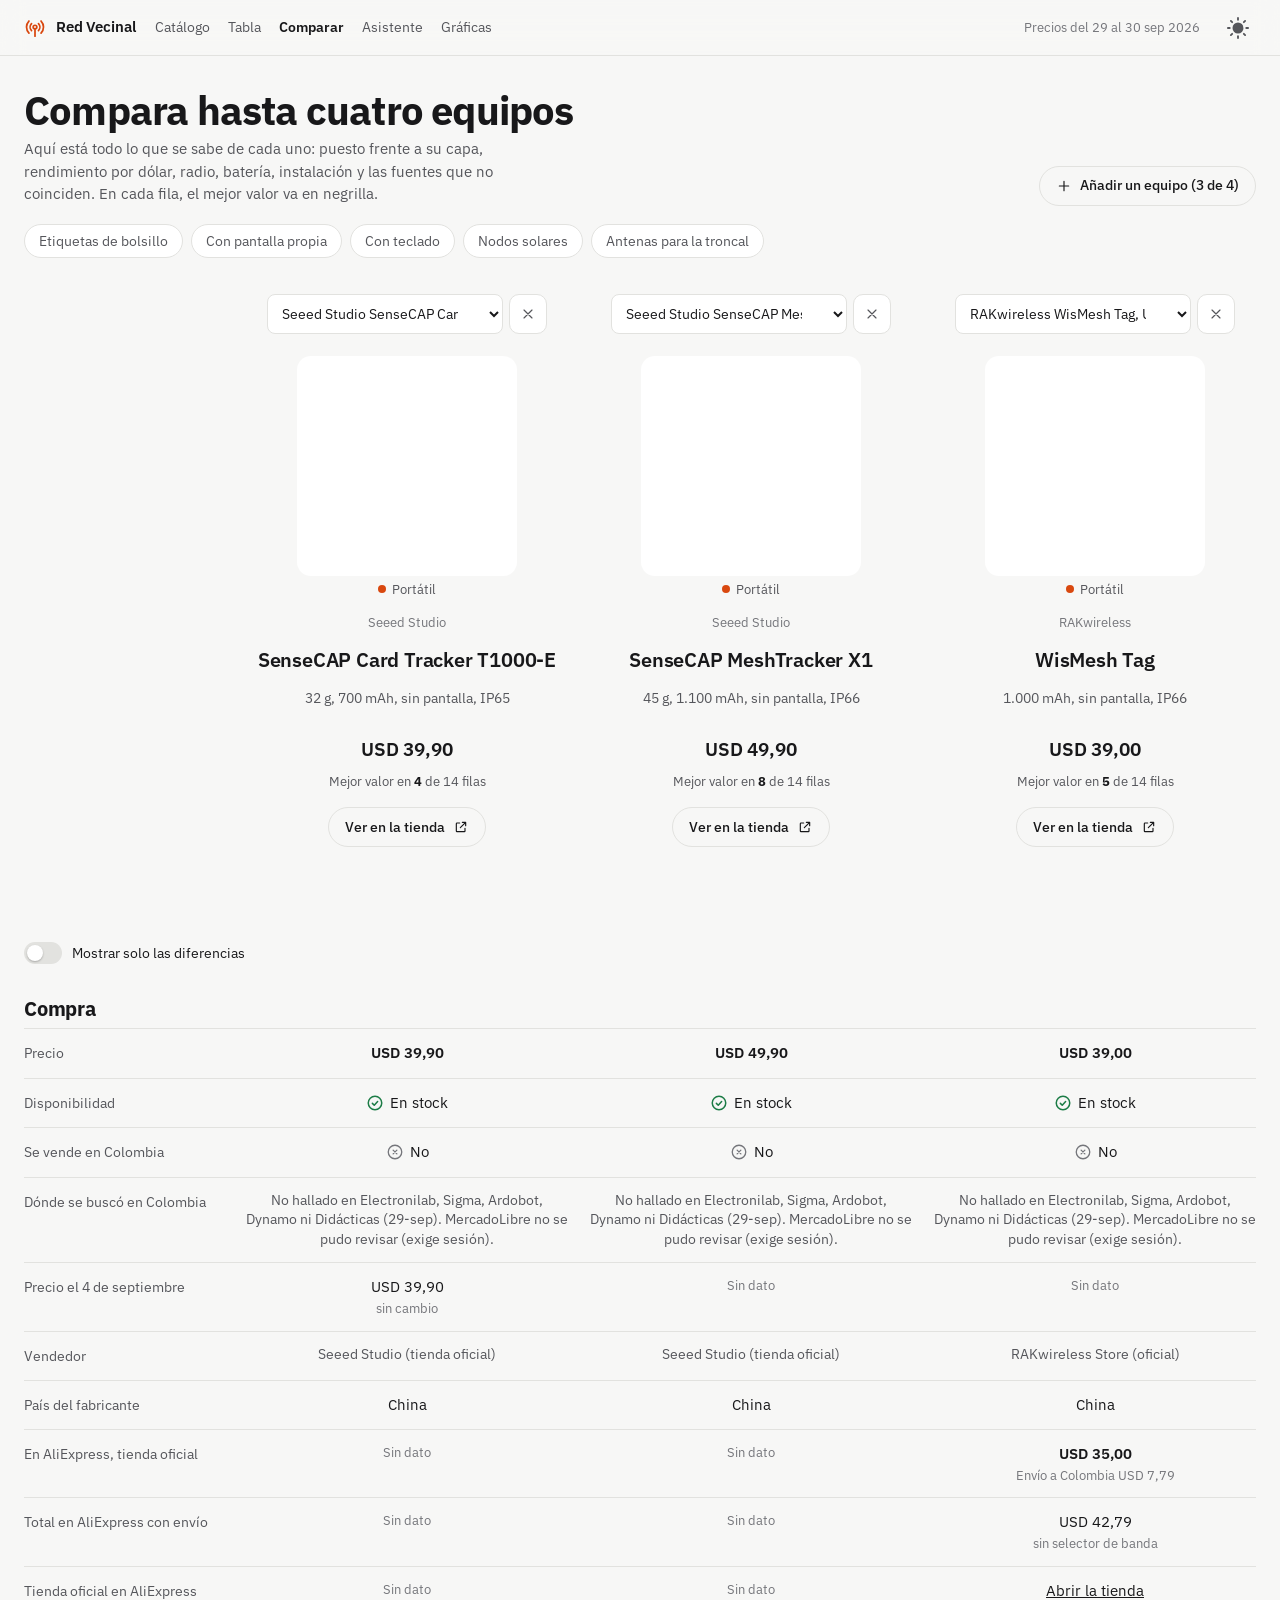
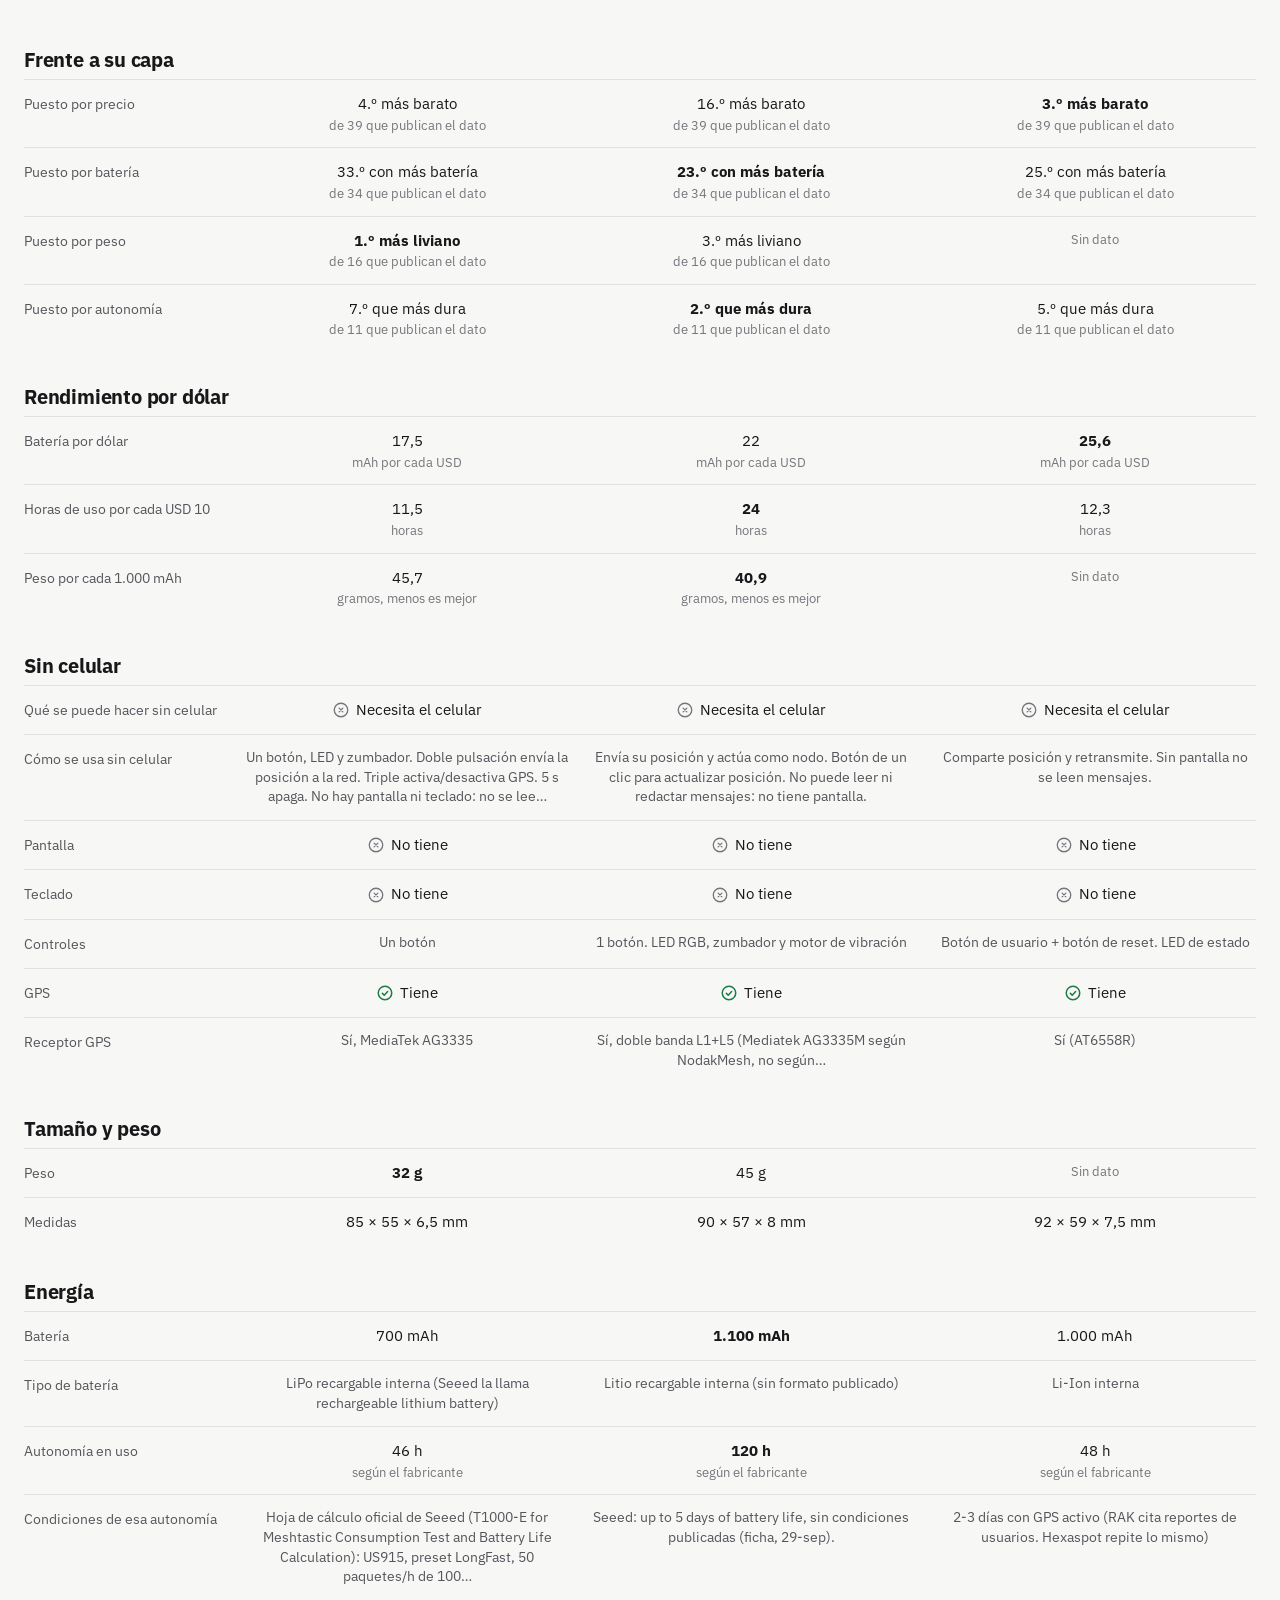
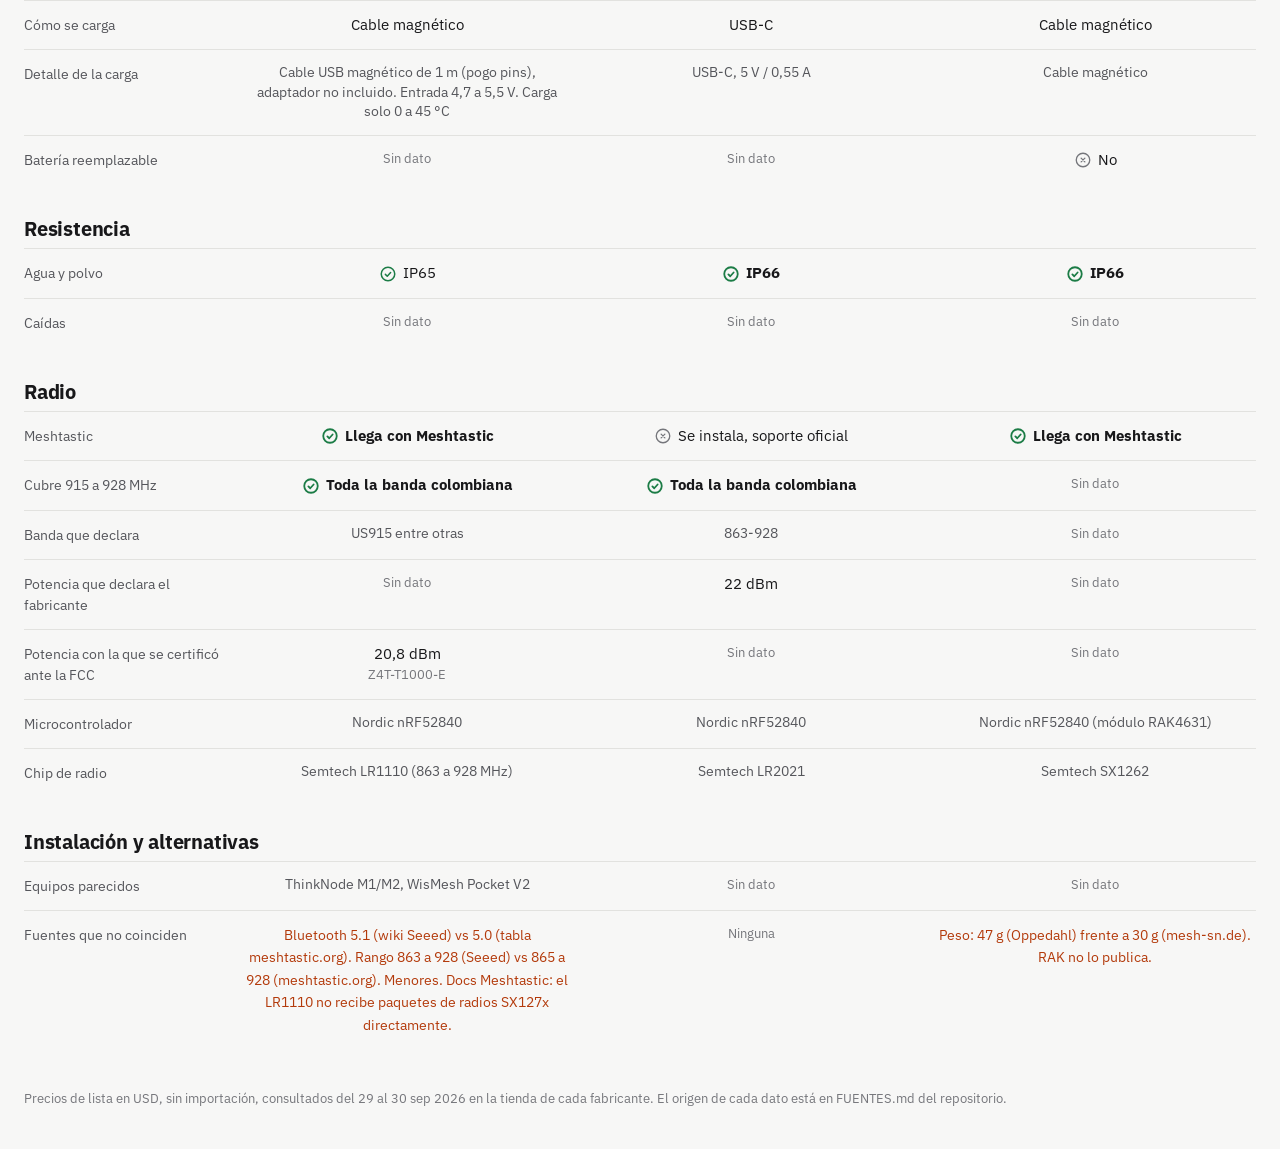
==== commit 15bd6904: "99 equipos nuevos de China, Hong Kong y Taiwán, y precios en AliExpress - LilyGO y Heltec (38), RAK," ====
--- a/comparar.html
+++ b/comparar.html
@@ -211,7 +211,7 @@
   new IntersectionObserver(([en]) => { const v = !en.isIntersecting && en.boundingClientRect.top < 0; fijo.classList.toggle("visible", v); fijo.setAttribute("aria-hidden", String(!v)); }, { threshold: 0 })
     .observe(document.getElementById("cabeza"));
 
-  document.getElementById("pie").textContent = `Precios de lista en USD, sin importación, consultados el ${RV.fecha(d.meta.fecha_datos)} en la tienda de cada fabricante. El origen de cada dato está en FUENTES.md del repositorio.`;
+  document.getElementById("pie").textContent = `Precios de lista en USD, sin importación, consultados del ${RV.fecha(d.meta.fecha_datos)} en la tienda de cada fabricante. El origen de cada dato está en FUENTES.md del repositorio.`;
   pintar();
 })();
 </script>
--- a/assets/comun.css
+++ b/assets/comun.css
@@ -146,3 +146,12 @@
 .celda-mejor .si svg, .celda-mejor .no svg { stroke-width: 2.4; }
 .texto-dato{font-size:13.5px;line-height:1.45;color:var(--ink-2)}
 .contra .texto-dato{color:var(--accent-ink)}
+
+/* ---------- Ficha completa (gráficas y catálogo) ---------- */
+.ficha-grupo { margin-top: 18px; break-inside: avoid; }
+.ficha-grupo h3 { font-size: 13.5px; font-weight: 600; margin: 0 0 2px; color: var(--ink); }
+.ficha-grupo dl { margin: 0; }
+.ficha-grupo dl div { display: grid; grid-template-columns: 44% minmax(0, 1fr); gap: 10px; padding: 7px 0; border-top: 1px solid var(--line); font-size: 13.5px; }
+.ficha-grupo dt { color: var(--ink-2); }
+.ficha-grupo dd { margin: 0; min-width: 0; display: flex; flex-direction: column; align-items: flex-start; }
+.ficha-grupo dd .si svg, .ficha-grupo dd .no svg { width: 15px; height: 15px; }
